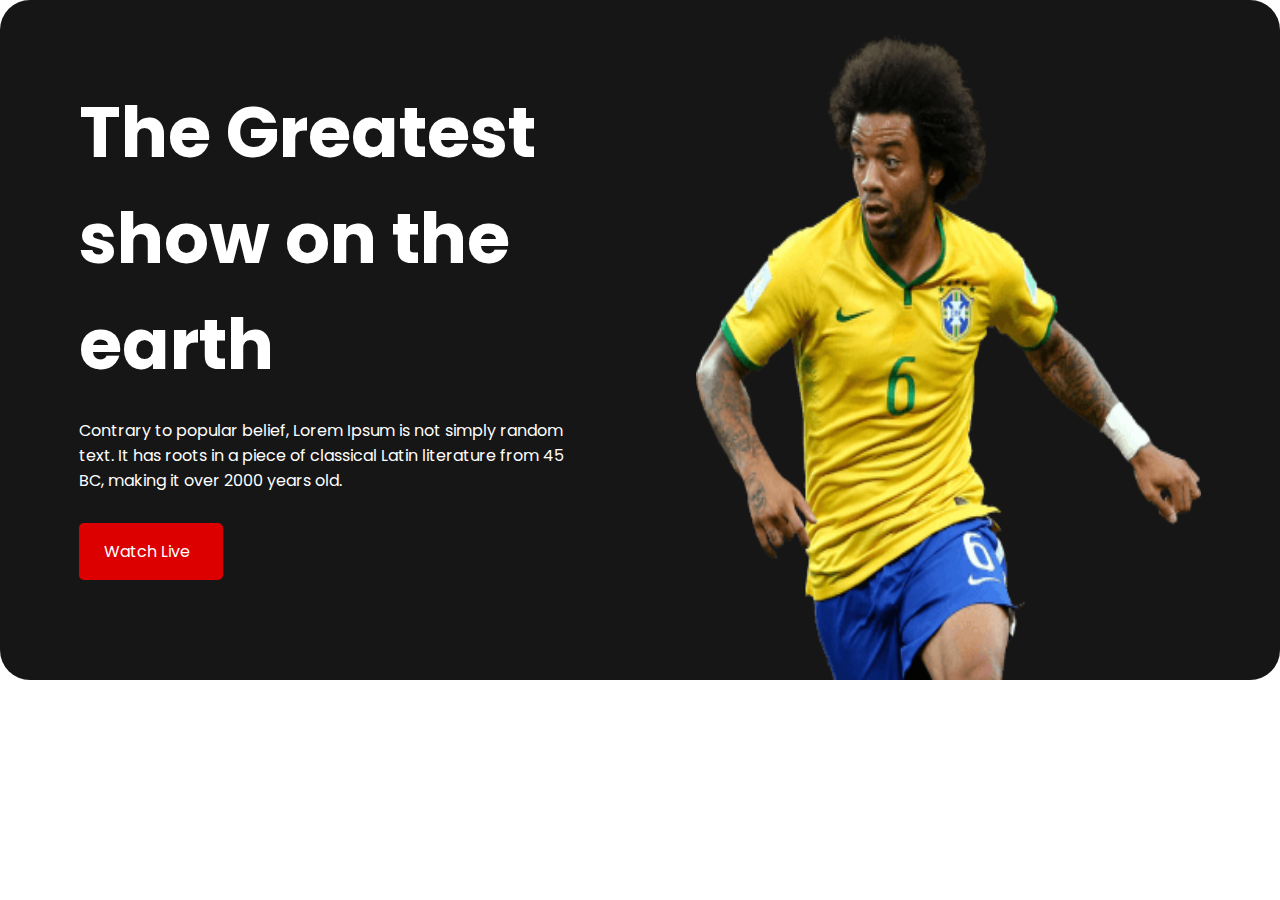
==== index.html @ cc5d9154 "feat: Header section added" ====
<!DOCTYPE html>
<html lang="en">
<head>
    <meta charset="UTF-8">
    <meta http-equiv="X-UA-Compatible" content="IE=edge">
    <meta name="viewport" content="width=device-width, initial-scale=1.0">

    <!-- website title -->
    <title>World Cup</title>

    <!-- font awesome cdn link -->
    <link rel="stylesheet" href="https://cdnjs.cloudflare.com/ajax/libs/font-awesome/6.4.0/css/all.min.css" integrity="sha512-iecdLmaskl7CVkqkXNQ/ZH/XLlvWZOJyj7Yy7tcenmpD1ypASozpmT/E0iPtmFIB46ZmdtAc9eNBvH0H/ZpiBw==" crossorigin="anonymous" referrerpolicy="no-referrer" />

    <!-- stylesheet link -->
    <link rel="stylesheet" href="style.css">
</head>
<body>

    <!-- header section start -->
    <header>
        <div class="header-banner">
            <div class="header-banner-half">
                <h1>The Greatest show on the earth</h1>
                <p>Contrary to popular belief, Lorem Ipsum is not simply random text. It has roots in a piece of classical Latin literature from 45 BC, making it over 2000 years old.</p>
                <a href="">Watch Live &nbsp; <i class="fa-solid fa-chevron-right"></i></a>
            </div>
            <div class="header-banner-half">
                <img src="./assets/Banner Image.png" alt="">
            </div>
        </div>
    </header>
    <!-- header section end -->
</body>
</html>
---- style.css ----
/* google font lini */
@import url('https://fonts.googleapis.com/css2?family=Poppins:wght@400;500;600;700&display=swap');




/* common utilities */
body {
    margin: 0;
    font-family: 'Poppins', sans-serif;
}




/* header section start */
header {
    max-width: 1321px;
    margin: 0 auto;
    background-color: #161616;
    border-radius: 30px;
    padding-top: 33px;
}
.header-banner {
    display: flex;
    justify-content: space-between;
    padding: 0 79px;
}
.header-banner-half {
    width: 45%;
}
.header-banner h1 {
    color: #FFF;
    font-weight: 700;
    font-size: 70px;
    margin-bottom: 20px;
}
.header-banner p {
    color: #FFFFFF;
    font-weight: 400;
    font-size: 16px;
    margin-top: 0px;
    margin-bottom: 30px;
}
.header-banner a {
    background-color: #DD0000;
    color: #FFF;
    text-decoration: none;
    padding: 16px 25px;
    border-radius: 5px;
    margin-bottom: 100px;
    display: inline-block;
}
.header-banner img {
    width: 100%;
    height: 100%;
}
/* header section end */
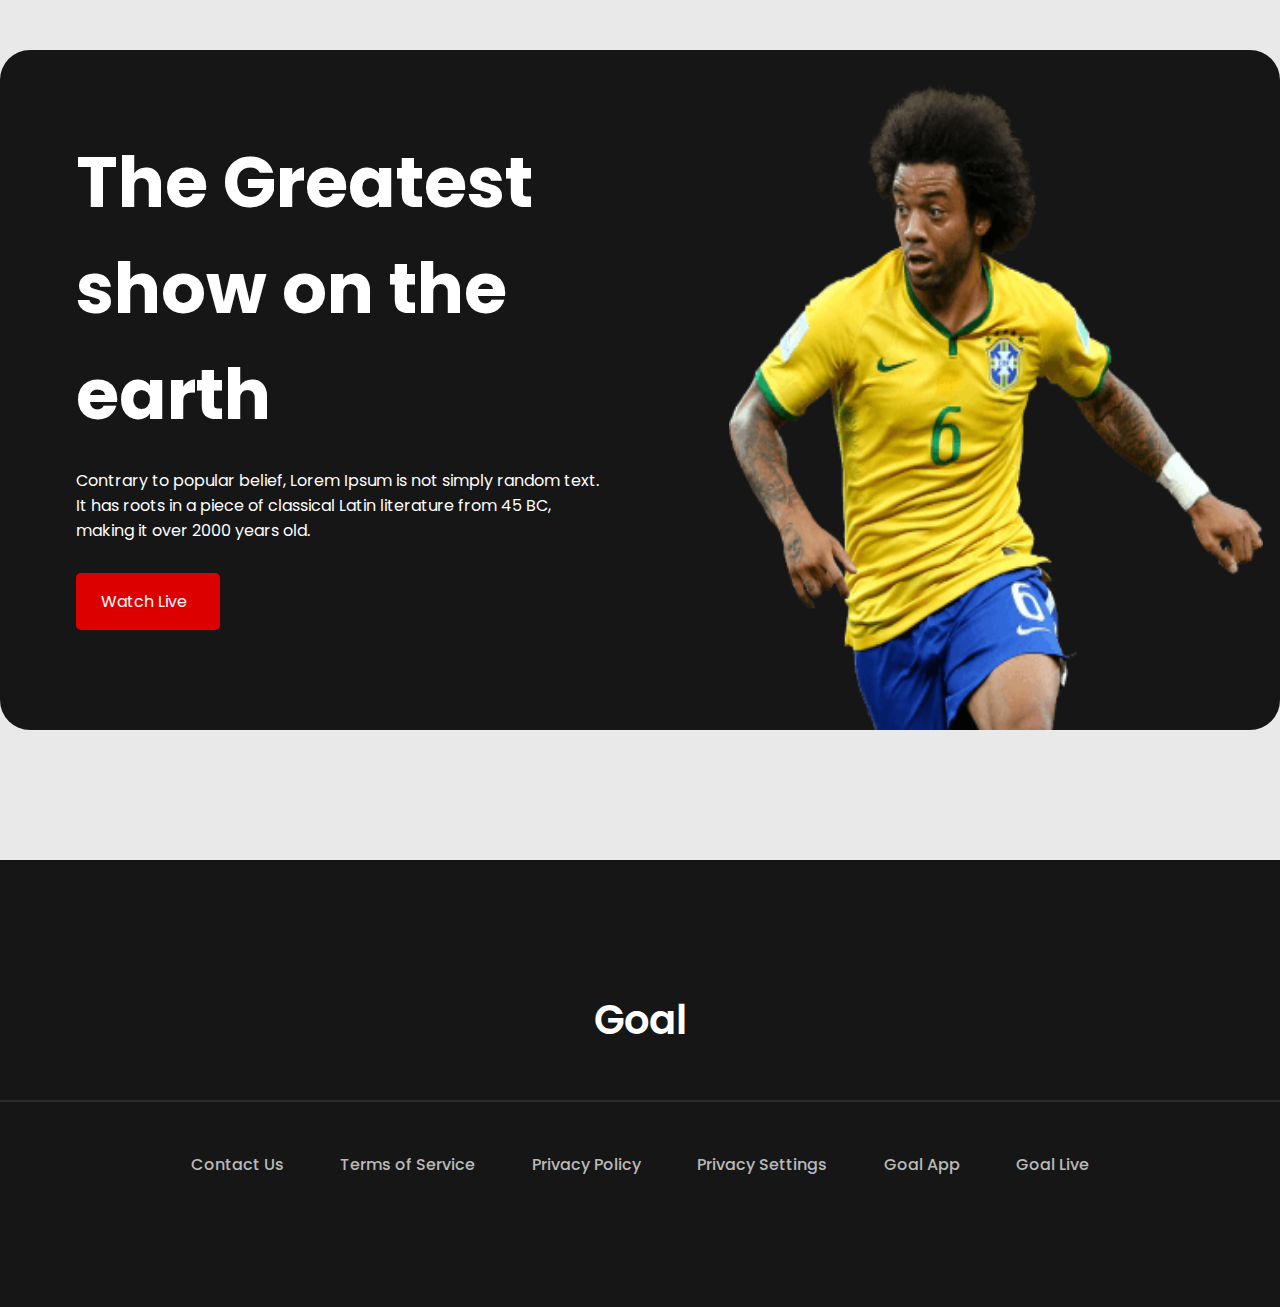
==== commit 33f62db4: "feat: Footer section added" ====
--- a/index.html
+++ b/index.html
@@ -30,5 +30,26 @@
         </div>
     </header>
     <!-- header section end -->
+
+
+
+
+    <!-- footer section start -->
+    <footer>
+        <h2>Goal</h2>
+        <hr>
+        <div class="footer-contact">
+            <div class="footer-anchor">
+                <a href="">Contact Us</a>
+                <a href="">Terms of Service</a>
+                <a href="">Privacy Policy</a>
+                <a href="">Privacy Settings</a>
+                <a href="">Goal App</a>
+                <a href="">Goal Live</a>
+            </div>
+        </div>
+    </footer>
+    <!-- footer section end -->
+    
 </body>
 </html>--- a/style.css
+++ b/style.css
@@ -8,6 +8,7 @@
 body {
     margin: 0;
     font-family: 'Poppins', sans-serif;
+    background-color: rgba(211, 211, 211, 0.5);
 }
 
 
@@ -16,7 +17,7 @@
 /* header section start */
 header {
     max-width: 1321px;
-    margin: 0 auto;
+    margin: 50px auto 130px auto;
     background-color: #161616;
     border-radius: 30px;
     padding-top: 33px;
@@ -24,7 +25,7 @@
 .header-banner {
     display: flex;
     justify-content: space-between;
-    padding: 0 79px;
+    padding: 0 17px 0 76px;
 }
 .header-banner-half {
     width: 45%;
@@ -55,4 +56,143 @@
     width: 100%;
     height: 100%;
 }
-/* header section end */+/* header section end */
+
+
+
+
+/* footer section start */
+footer {
+    background-color: #161616;
+    padding: 130px 0;
+}
+footer h2{
+    color: #FFF;
+    font-size: 40px;
+    font-weight: 600;
+    text-align: center;
+    margin: 0;
+}
+footer hr {
+    max-width: 1320px;
+    border: 1px solid rgba(255, 255, 255, 0.1);
+    margin-top: 50px;
+    margin-bottom: 0;
+}
+.footer-contact {
+    max-width: 898px;
+    margin: 50px auto 0 auto;
+}
+.footer-anchor {
+    display: flex;
+    justify-content: space-between;
+}
+footer a {
+    color: #B9B9B9;
+    font-weight: 500;
+    font-size: 16px;
+    text-decoration: none;
+}
+/* footer section end */
+
+
+
+
+
+
+
+
+
+
+
+
+
+
+
+
+
+
+
+
+
+
+
+
+
+
+
+
+
+
+/* media query start */
+/* tablet version */
+@media only screen and (min-width: 689px) and (max-width: 992px) {
+
+    /* header */
+    header {
+        max-width: 734px;
+    }
+    .header-banner h1 {
+        font-size: 40px;
+    }
+    .header-banner p {
+        font-size: 14px;
+        text-overflow: ellipsis;
+        overflow: hidden;
+        height: 48px;
+    }
+    .header-banner a {
+        font-size: 20px;
+        margin-bottom: 61px;
+    }
+}
+
+
+
+
+/* mobile version */
+@media only screen and (max-width: 688px) {
+   
+    /* header */
+    header {
+        max-width: 334px;
+        padding-top: 28px;
+        margin-bottom: 24px;
+    }
+    .header-banner {
+        flex-direction: column;
+        align-items: center;
+        padding: 0;
+    }
+    .header-banner-half {
+        width: 100%;
+    }
+    .header-banner h1 {
+        font-size: 22px;
+        text-align: center;
+        margin-left: 53px;
+        margin-right: 53px;
+    }
+    .header-banner p {
+        font-size: 14px;
+        text-overflow: ellipsis;
+        overflow: hidden;
+        height: 45px;
+        text-align: center;
+        margin-left: 38px;
+        margin-right: 38px;
+    }
+    .header-banner a {
+        padding: 8px 12px;
+        margin-bottom: 21px;
+        display: block;
+        width: 121px;
+        margin: 0 auto 21px auto;
+    }
+    .header-banner img {
+        display: block;
+        width: 233px;
+        margin: 0 auto;
+    }
+}
+/* media query end */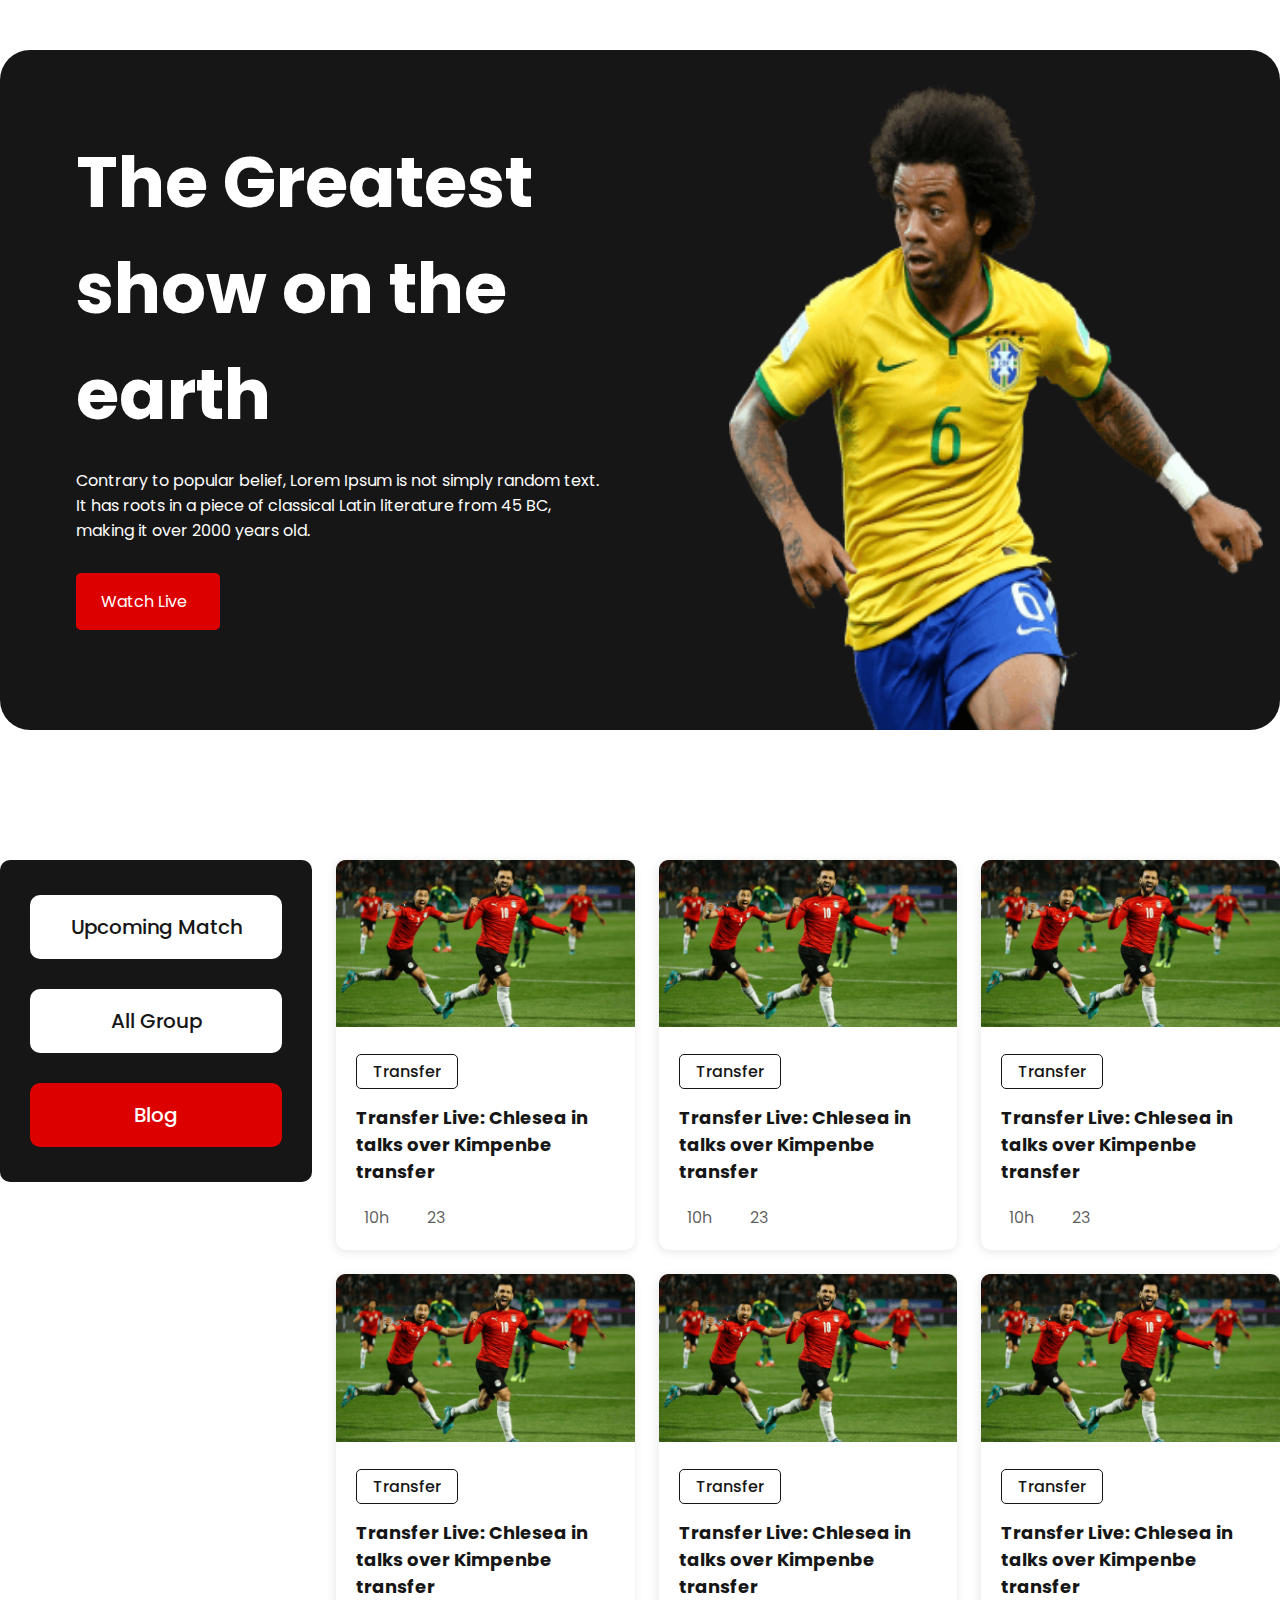
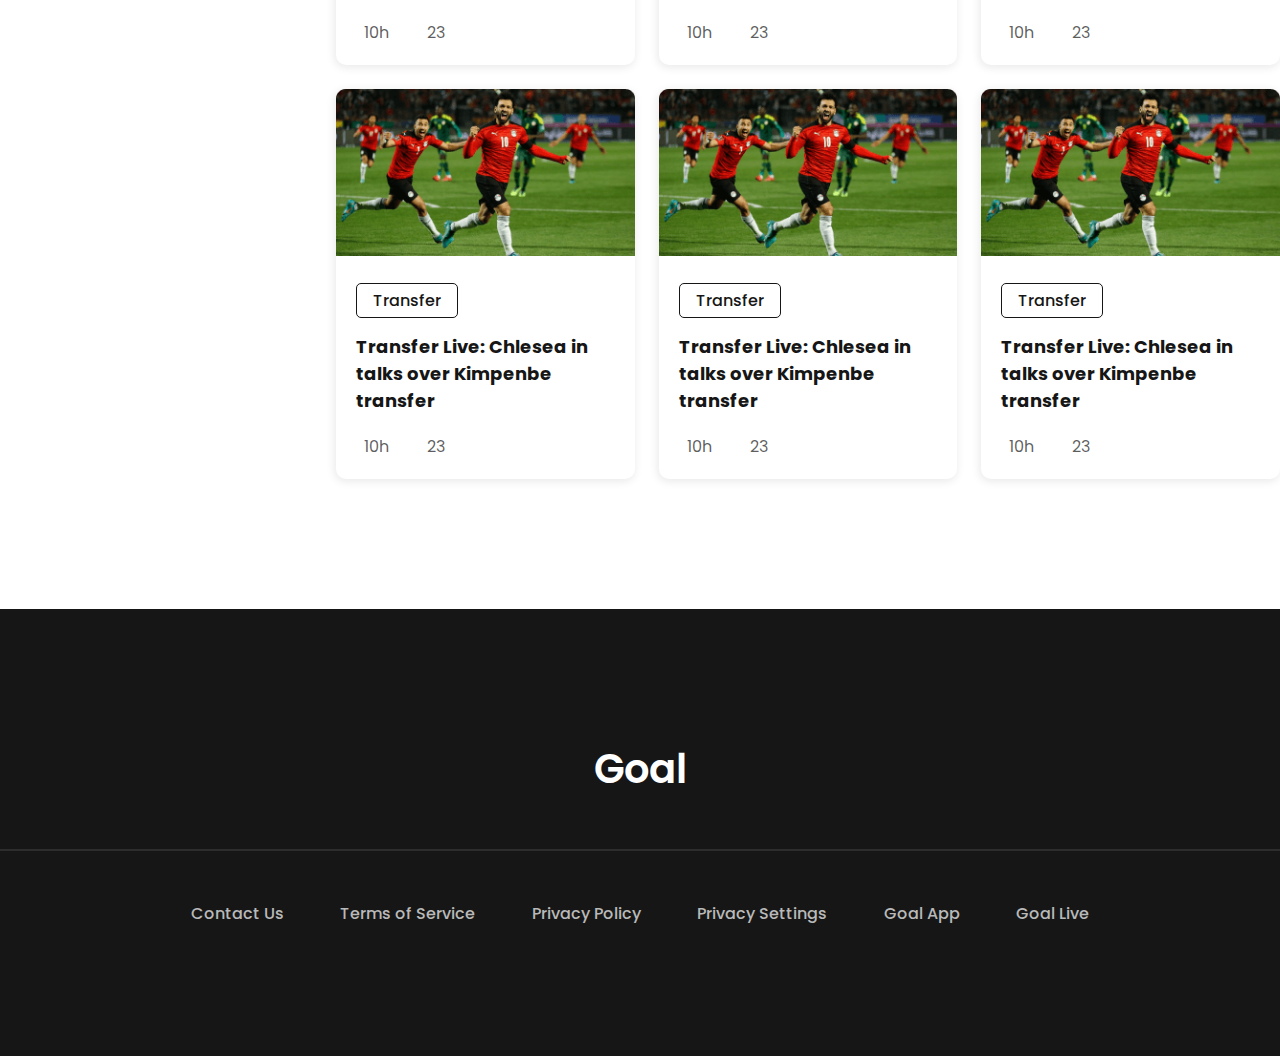
==== commit d3a6b290: "feat: Main section added" ====
--- a/index.html
+++ b/index.html
@@ -34,22 +34,140 @@
 
 
 
+    <!-- main section start -->
+    <main>
+        <section>
+            <div class="match">
+                <div class="match-fixed">
+                        <a href="">Upcoming Match</a>
+                        <a href="">All Group</a>
+                        <a href="./match.html" id="match-fixed-blog">Blog</a>
+                </div>
+                <div class="match-container">
+                    <div class="match-item">
+                        <img src="./assets/Blog Image.png" alt="">
+                        <div class="match-article">
+                            <p>Transfer</p>
+                            <h4>Transfer Live: Chlesea in talks over Kimpenbe transfer</h4>
+                            <div class="match-icons">
+                                <p><i class="fa-regular fa-clock"></i> &nbsp; 10h</p>
+                                <p><i class="fa-regular fa-message"></i> &nbsp; 23</p>
+                            </div>
+                        </div>
+                    </div>
+                    <div class="match-item">
+                        <img src="./assets/Blog Image.png" alt="">
+                        <div class="match-article">
+                            <p>Transfer</p>
+                            <h4>Transfer Live: Chlesea in talks over Kimpenbe transfer</h4>
+                            <div class="match-icons">
+                                <p><i class="fa-regular fa-clock"></i> &nbsp; 10h</p>
+                                <p><i class="fa-regular fa-message"></i> &nbsp; 23</p>
+                            </div>
+                        </div>
+                    </div>
+                    <div class="match-item">
+                        <img src="./assets/Blog Image.png" alt="">
+                        <div class="match-article">
+                            <p>Transfer</p>
+                            <h4>Transfer Live: Chlesea in talks over Kimpenbe transfer</h4>
+                            <div class="match-icons">
+                                <p><i class="fa-regular fa-clock"></i> &nbsp; 10h</p>
+                                <p><i class="fa-regular fa-message"></i> &nbsp; 23</p>
+                            </div>
+                        </div>
+                    </div>
+                    <div class="match-item">
+                        <img src="./assets/Blog Image.png" alt="">
+                        <div class="match-article">
+                            <p>Transfer</p>
+                            <h4>Transfer Live: Chlesea in talks over Kimpenbe transfer</h4>
+                            <div class="match-icons">
+                                <p><i class="fa-regular fa-clock"></i> &nbsp; 10h</p>
+                                <p><i class="fa-regular fa-message"></i> &nbsp; 23</p>
+                            </div>
+                        </div>
+                    </div>
+                    <div class="match-item">
+                        <img src="./assets/Blog Image.png" alt="">
+                        <div class="match-article">
+                            <p>Transfer</p>
+                            <h4>Transfer Live: Chlesea in talks over Kimpenbe transfer</h4>
+                            <div class="match-icons">
+                                <p><i class="fa-regular fa-clock"></i> &nbsp; 10h</p>
+                                <p><i class="fa-regular fa-message"></i> &nbsp; 23</p>
+                            </div>
+                        </div>
+                    </div>
+                    <div class="match-item">
+                        <img src="./assets/Blog Image.png" alt="">
+                        <div class="match-article">
+                            <p>Transfer</p>
+                            <h4>Transfer Live: Chlesea in talks over Kimpenbe transfer</h4>
+                            <div class="match-icons">
+                                <p><i class="fa-regular fa-clock"></i> &nbsp; 10h</p>
+                                <p><i class="fa-regular fa-message"></i> &nbsp; 23</p>
+                            </div>
+                        </div>
+                    </div>
+                    <div class="match-item">
+                        <img src="./assets/Blog Image.png" alt="">
+                        <div class="match-article">
+                            <p>Transfer</p>
+                            <h4>Transfer Live: Chlesea in talks over Kimpenbe transfer</h4>
+                            <div class="match-icons">
+                                <p><i class="fa-regular fa-clock"></i> &nbsp; 10h</p>
+                                <p><i class="fa-regular fa-message"></i> &nbsp; 23</p>
+                            </div>
+                        </div>
+                    </div>
+                    <div class="match-item">
+                        <img src="./assets/Blog Image.png" alt="">
+                        <div class="match-article">
+                            <p>Transfer</p>
+                            <h4>Transfer Live: Chlesea in talks over Kimpenbe transfer</h4>
+                            <div class="match-icons">
+                                <p><i class="fa-regular fa-clock"></i> &nbsp; 10h</p>
+                                <p><i class="fa-regular fa-message"></i> &nbsp; 23</p>
+                            </div>
+                        </div>
+                    </div>
+                    <div class="match-item">
+                        <img src="./assets/Blog Image.png" alt="">
+                        <div class="match-article">
+                            <p>Transfer</p>
+                            <h4>Transfer Live: Chlesea in talks over Kimpenbe transfer</h4>
+                            <div class="match-icons">
+                                <p><i class="fa-regular fa-clock"></i> &nbsp; 10h</p>
+                                <p><i class="fa-regular fa-message"></i> &nbsp; 23</p>
+                            </div>
+                        </div>
+                    </div>
+                </div>
+            </div>
+        </section>
+    </main>
+    <!-- main section end -->
+
+
+
+
     <!-- footer section start -->
     <footer>
         <h2>Goal</h2>
         <hr>
         <div class="footer-contact">
             <div class="footer-anchor">
-                <a href="">Contact Us</a>
-                <a href="">Terms of Service</a>
-                <a href="">Privacy Policy</a>
-                <a href="">Privacy Settings</a>
-                <a href="">Goal App</a>
-                <a href="">Goal Live</a>
+                <a href="https://www.google.com">Contact Us</a>
+                <a href="https://www.google.com">Terms of Service</a>
+                <a href="https://www.google.com">Privacy Policy</a>
+                <a href="https://www.google.com">Privacy Settings</a>
+                <a href="https://www.google.com">Goal App</a>
+                <a href="https://www.google.com">Goal Live</a>
             </div>
         </div>
     </footer>
     <!-- footer section end -->
-    
+
 </body>
 </html>--- a/style.css
+++ b/style.css
@@ -8,7 +8,7 @@
 body {
     margin: 0;
     font-family: 'Poppins', sans-serif;
-    background-color: rgba(211, 211, 211, 0.5);
+    /* background-color: rgba(211, 211, 211, 0.5); */
 }
 
 
@@ -61,6 +61,126 @@
 
 
 
+
+
+
+
+/* main section start */
+/* index file */
+section {
+    max-width: 1321px;
+    margin: 0 auto 130px auto;
+}
+.match {
+    display: grid;
+    grid-template-columns: 312px 3fr;
+    column-gap: 24px;
+}
+.match-fixed {
+    background-color: #161616;
+    display: flex;
+    flex-direction: column;
+    padding: 5px 30px 5px 30px;
+    gap: 30px;
+    height: 312px;
+    border-radius: 10px;
+    justify-content:center;
+    position: sticky;
+    top: 0px;
+}
+.match-fixed a {
+    font-weight: 500;
+    color: #161616;
+    font-size: 20px;
+    text-align: center;
+    padding: 17px 39px;
+    background-color: #FFF;
+    border-radius: 10px;
+    margin: 0;
+    text-decoration: none;
+}
+#match-fixed-blog {
+    color: #FFFFFF;
+    background-color:#DD0000 ;
+}
+.match-container {
+    display: grid;
+    grid-template-columns: repeat(3, 1fr);
+    gap: 24px;
+}
+.match-item {
+    box-shadow: -1px 2px 10px rgba(22, 22, 22, 0.1);
+    border-radius: 10px;
+}
+.match-item img {
+    max-width: 100%;
+}
+.match-article {
+    padding: 20px;
+}
+.match-article > p {
+    font-size: 16px;
+    font-weight: 500;
+    color: #161616;
+    padding: 4px 16px;
+    border: 1px solid #161616;
+    display: inline-block;
+    border-radius: 5px;
+    margin: 0;
+}
+.match-article h4 {
+    font-family: 600;
+    color: #161616;
+    font-size: 18px;
+    margin: 15px 0 20px 0;
+}
+.match-icons {
+    display: flex;
+    column-gap: 30px;
+    color: rgba(22, 22, 22, 0.7);
+}
+.match-icons p {
+    margin: 0;
+}
+
+
+/* match file */
+.flag-item {
+    box-shadow: -1px 2px 10px rgba(22, 22, 22, 0.1);
+    border-radius: 10px;
+    padding: 53px 30px;
+}
+.flag-img {
+    display: flex;
+    flex-direction: row;
+    align-items: center;
+    justify-content: space-between;
+    font-size: 16px;
+    color: #161616;
+    font-weight: 700;
+}
+.flag-img img {
+    max-width: 100%;
+}
+.flag-item h4 {
+    font-weight: 600;
+    color: #161616;
+    font-size: 20px;
+    text-align: center;
+    margin: 20px 0 10px 0;
+}
+.flag-item p {
+    color: #4D4D4D;
+    font-weight: 400;
+    font-size: 16px;
+    text-align: center;
+    margin: 0;
+}
+/* main section end */
+
+
+
+
 /* footer section start */
 footer {
     background-color: #161616;
@@ -98,32 +218,6 @@
 
 
 
-
-
-
-
-
-
-
-
-
-
-
-
-
-
-
-
-
-
-
-
-
-
-
-
-
-
 /* media query start */
 /* tablet version */
 @media only screen and (min-width: 689px) and (max-width: 992px) {
@@ -144,6 +238,22 @@
     .header-banner a {
         font-size: 20px;
         margin-bottom: 61px;
+    }
+
+    /* footer */
+    footer {
+        padding: 70px 0 55px 0;
+    }
+    footer hr {
+        max-width: 734px;
+    }
+    .footer-contact {
+        max-width: 635px;
+    }
+    .footer-anchor {
+        flex-wrap: wrap;
+        justify-content: center;
+        gap: 40px;
     }
 }
 
@@ -194,5 +304,25 @@
         width: 233px;
         margin: 0 auto;
     }
+
+    /* footer */
+    footer {
+        padding: 24px 0;
+    }
+    footer h2 {
+        font-size: 22px;
+    }
+    footer hr {
+        max-width: 335px;
+        margin-top: 24px;
+    }
+    .footer-contact {
+        margin-top: 24px;
+    }
+    .footer-anchor {
+        flex-direction: column;
+        align-items: center;
+        row-gap: 30px;
+    }
 }
 /* media query end */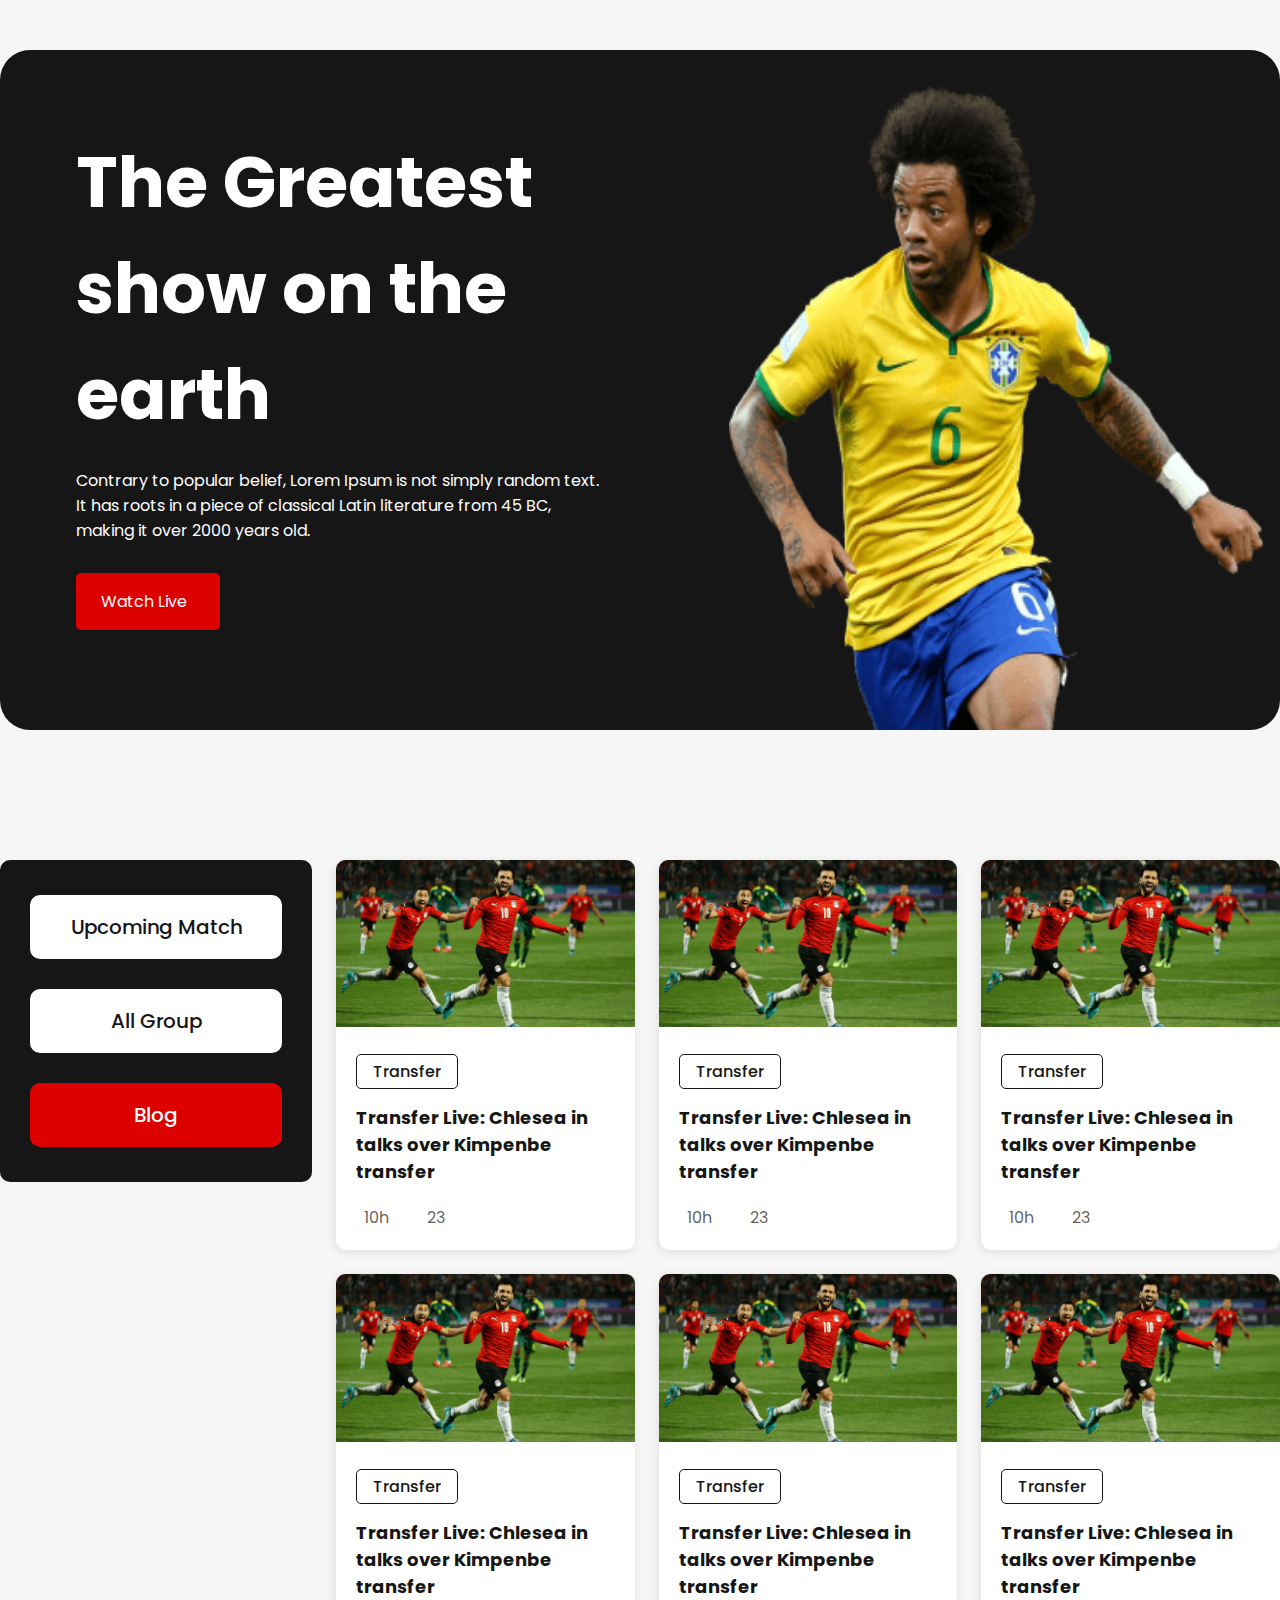
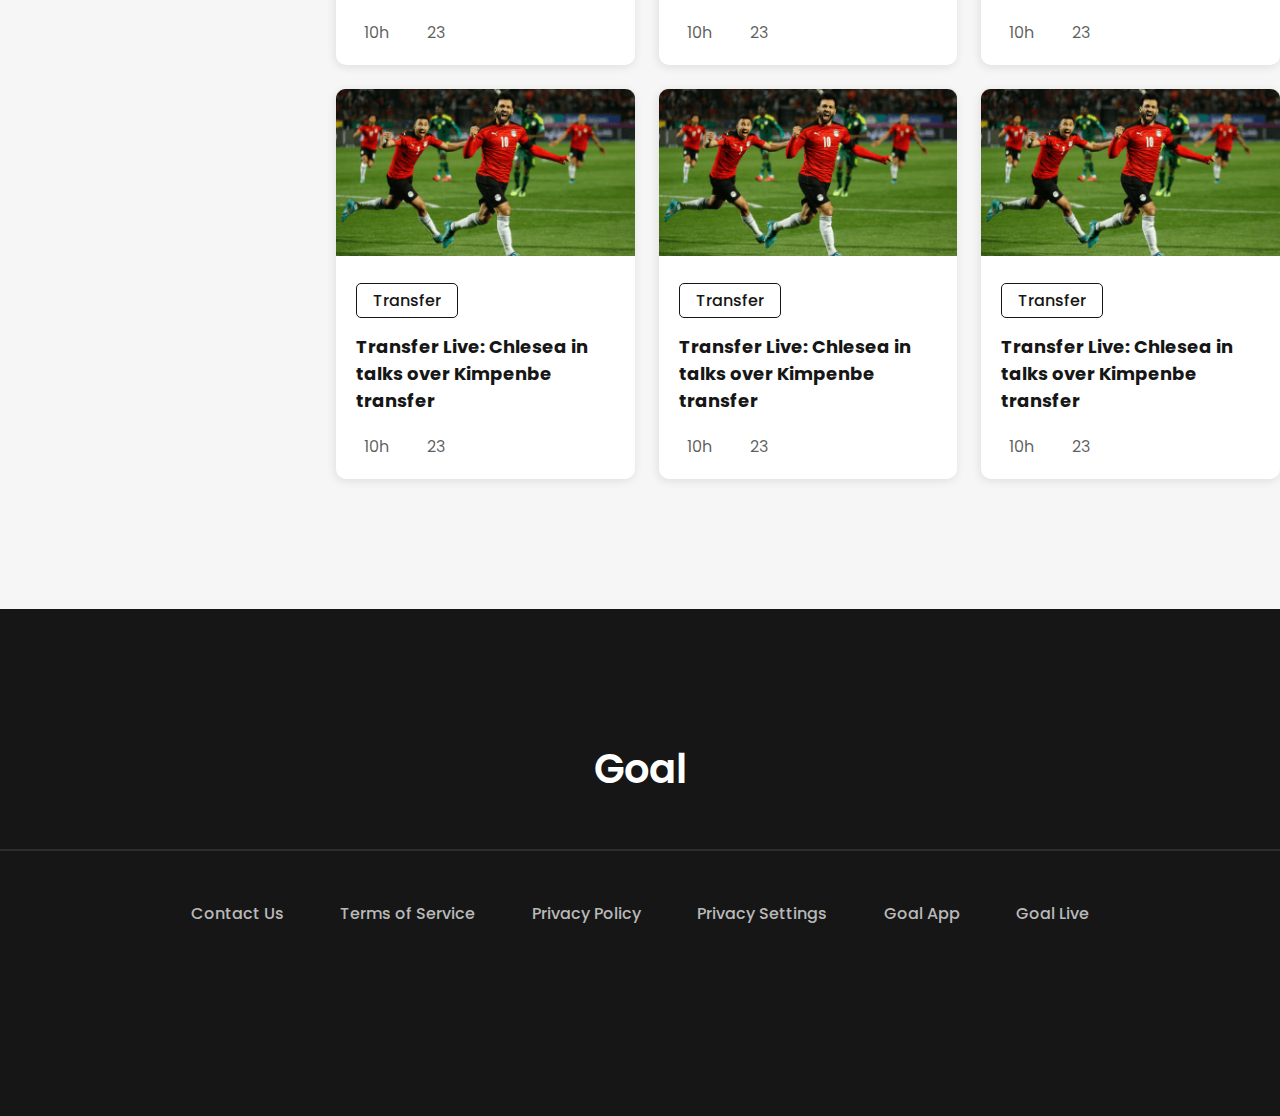
==== commit aa0bec27: "feat: Bonus added" ====
--- a/index.html
+++ b/index.html
@@ -110,7 +110,7 @@
                             </div>
                         </div>
                     </div>
-                    <div class="match-item">
+                    <div class="match-item mobile-hide">
                         <img src="./assets/Blog Image.png" alt="">
                         <div class="match-article">
                             <p>Transfer</p>
@@ -121,7 +121,7 @@
                             </div>
                         </div>
                     </div>
-                    <div class="match-item">
+                    <div class="match-item mobile-hide">
                         <img src="./assets/Blog Image.png" alt="">
                         <div class="match-article">
                             <p>Transfer</p>
@@ -132,7 +132,7 @@
                             </div>
                         </div>
                     </div>
-                    <div class="match-item">
+                    <div class="match-item hide-item mobile-hide">
                         <img src="./assets/Blog Image.png" alt="">
                         <div class="match-article">
                             <p>Transfer</p>
@@ -144,6 +144,9 @@
                         </div>
                     </div>
                 </div>
+            </div>
+            <div class="button-align">
+                <a href="">View All</a>
             </div>
         </section>
     </main>
@@ -166,6 +169,9 @@
                 <a href="https://www.google.com">Goal Live</a>
             </div>
         </div>
+        <div class="footer-social">
+            <a href="https://www.twitter.com"><i class="fa-brands fa-twitter"></i></a>
+        </div>
     </footer>
     <!-- footer section end -->
 
--- a/style.css
+++ b/style.css
@@ -8,7 +8,7 @@
 body {
     margin: 0;
     font-family: 'Poppins', sans-serif;
-    /* background-color: rgba(211, 211, 211, 0.5); */
+    background-color: rgba(211, 211, 211, 0.2);
 }
 
 
@@ -51,16 +51,17 @@
     border-radius: 5px;
     margin-bottom: 100px;
     display: inline-block;
+    transition: .5s;
+}
+header:hover .header-banner a {
+    background-color: lightgray;
+    color: #161616;
 }
 .header-banner img {
     width: 100%;
     height: 100%;
 }
 /* header section end */
-
-
-
-
 
 
 
@@ -111,9 +112,10 @@
 .match-item {
     box-shadow: -1px 2px 10px rgba(22, 22, 22, 0.1);
     border-radius: 10px;
+    background-color: #FFF;
 }
 .match-item img {
-    max-width: 100%;
+    width: 100%;
 }
 .match-article {
     padding: 20px;
@@ -141,6 +143,9 @@
 }
 .match-icons p {
     margin: 0;
+}
+.button-align {
+    display: none;
 }
 
 
@@ -149,18 +154,20 @@
     box-shadow: -1px 2px 10px rgba(22, 22, 22, 0.1);
     border-radius: 10px;
     padding: 53px 30px;
+    background-color: #FFF;
 }
 .flag-img {
     display: flex;
     flex-direction: row;
     align-items: center;
-    justify-content: space-between;
     font-size: 16px;
     color: #161616;
     font-weight: 700;
+    column-gap: 5px;
+    justify-content: center;
 }
 .flag-img img {
-    max-width: 100%;
+    width: 100%;
 }
 .flag-item h4 {
     font-weight: 600;
@@ -184,7 +191,7 @@
 /* footer section start */
 footer {
     background-color: #161616;
-    padding: 130px 0;
+    padding: 130px 0 120px 0;
 }
 footer h2{
     color: #FFF;
@@ -213,6 +220,15 @@
     font-size: 16px;
     text-decoration: none;
 }
+.footer-social {
+    text-align: center;
+    margin: 70px 0 0 0;
+}
+.fa-twitter {
+    color: #FFF;
+    font-size: 40px;
+    text-align: center;
+}
 /* footer section end */
 
 
@@ -225,6 +241,7 @@
     /* header */
     header {
         max-width: 734px;
+        margin-bottom: 70px;
     }
     .header-banner h1 {
         font-size: 40px;
@@ -240,6 +257,62 @@
         margin-bottom: 61px;
     }
 
+    /* main section */
+    section {
+        max-width: 734px;
+        /* padding: 0  30px; */
+        margin: 0 auto;
+    }
+    .match {
+        grid-template-columns: 1fr;
+        row-gap: 30px;
+    }
+    .match-fixed {
+        flex-direction: row;
+        height: 100%;
+        padding: 0;
+        justify-content: space-between;
+        background-color: #FFFFFF;
+        gap: 0;
+    }
+    .match-fixed a {
+        border: 1px solid #E8E8E8;
+        border-radius: 10px;
+        width: 230px;
+        padding: 0;
+        height: 64px;
+        display: flex;
+        justify-content: center;
+        align-items: center;
+    }
+    #match-fixed-blog {
+        color:#161616 ;
+        background-color: lightgray;
+    }
+    .match-container {
+        grid-template-columns: 1fr 1fr;
+    }
+    .match-item img {
+        width: 100%;
+    }
+    .hide-item {
+        display: none;
+    }
+    .button-align {
+        display: block;
+        text-align: center;
+    }
+    .button-align a {
+        text-decoration: none;
+        color: #FFF;
+        background-color: #DD0000;
+        padding: 12px 29px;
+        border-radius: 5px;
+        font-size: 20px;
+        margin: 62px 0 81px 0;
+        display: inline-block;
+    }
+
     /* footer */
     footer {
         padding: 70px 0 55px 0;
@@ -256,8 +329,6 @@
         gap: 40px;
     }
 }
-
-
 
 
 /* mobile version */
@@ -305,6 +376,35 @@
         margin: 0 auto;
     }
 
+    /* main */
+    section {
+        width: 100%;
+        margin-bottom: 24px;
+    }
+    .match {
+        grid-template-columns: 1fr;
+        row-gap: 24px;
+    }
+    .match-fixed {
+        background-color: #FFF;
+        align-items: center;
+        row-gap: 16px;
+        height: 100%;
+        padding: 0;
+    }
+    .match-fixed a {
+        border: 1px solid #E8E8E8;
+        border-radius: 10px;
+    }
+    .match-container {
+        grid-template-columns: 1fr;
+        row-gap: 16px;
+        padding: 0 20px;
+    }
+    .mobile-hide {
+        display: none;
+    }
+
     /* footer */
     footer {
         padding: 24px 0;
@@ -324,5 +424,11 @@
         align-items: center;
         row-gap: 30px;
     }
+    .footer-social {
+        margin-top: 40px;
+    }
+    .fa-twitter {
+        font-size: 30px;
+    }
 }
 /* media query end */